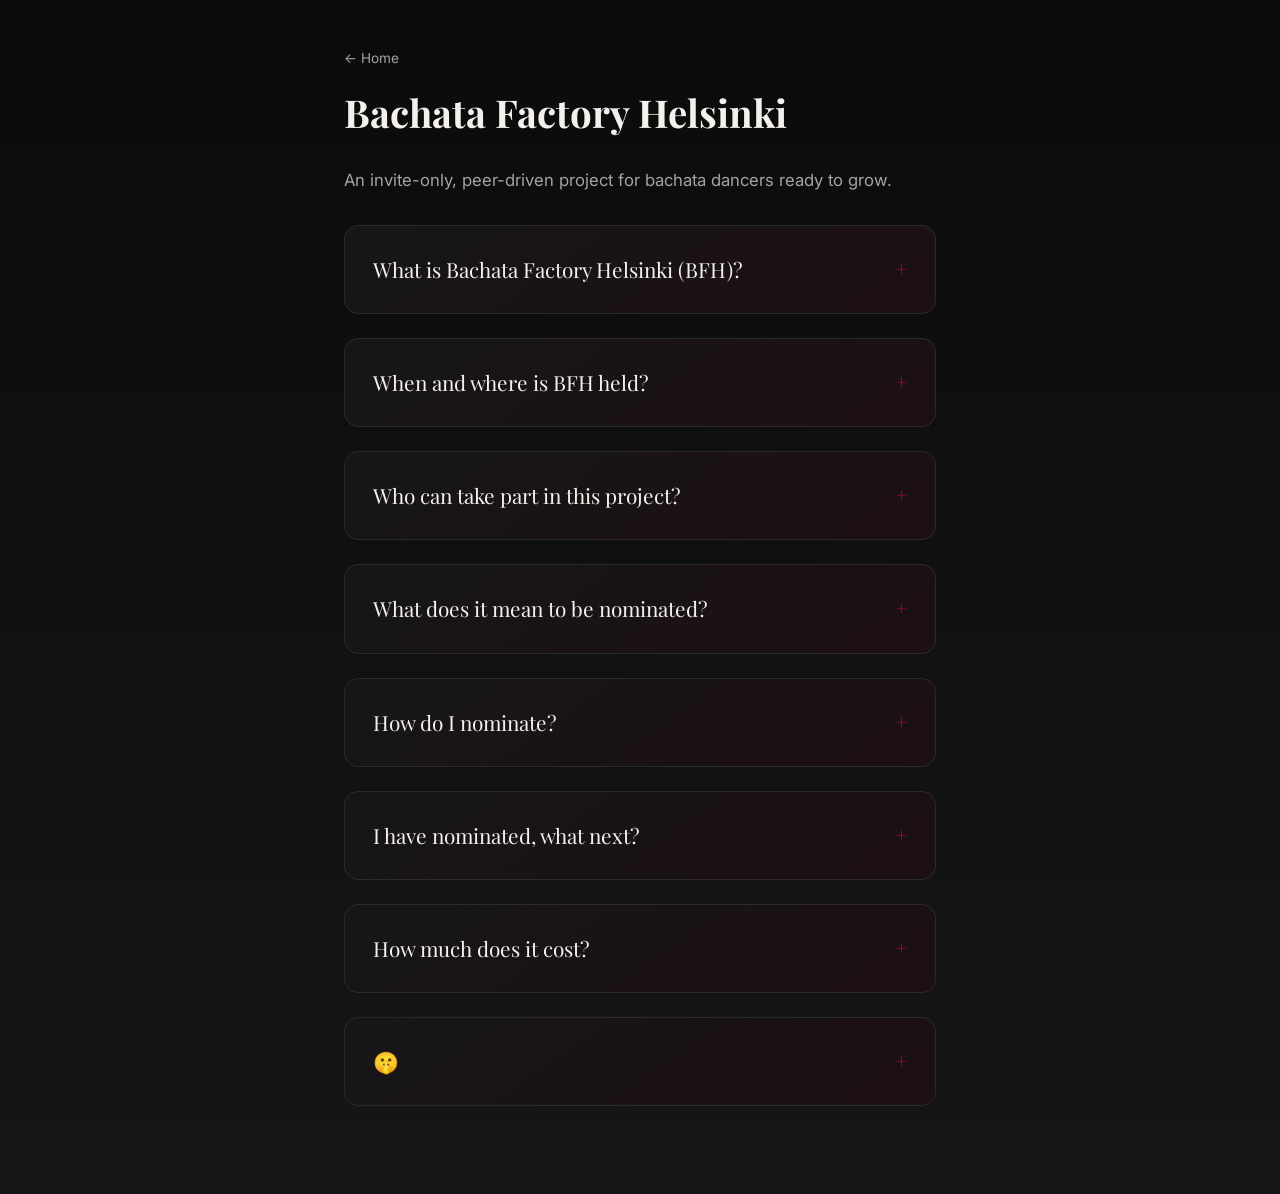
==== about.html @ 01f292c0 "Split homepage: Medusa-only landing, FAQ moved to about.html The landing page now shows only the Med" ====
<!DOCTYPE html>
<html lang="en">
<head>
  <meta charset="UTF-8" />
  <meta name="viewport" content="width=device-width, initial-scale=1.0" />
  <title>About | Bachata Factory Helsinki</title>
  <link rel="stylesheet" href="style.css" />
</head>
<body>
  <main class="page">
    <nav class="top">
      <a href="index.html">&larr; Home</a>
    </nav>
    <h1>Bachata Factory Helsinki</h1>
    <p class="tagline">An invite-only, peer-driven project for bachata dancers ready to grow.</p>

    <div class="card">
      <details>
        <summary>What is Bachata Factory Helsinki (BFH)?</summary>
        <div class="details-body">
          <p>
            BFH aims to advance bachata dancers filled with the desire to improve their dancing
            skills. Instead of attending classes, in BFH the learning comes from the participants
            themselves. Through peer teaching activities, the group helps its members with new
            points of view, constructive feedback, new dancing concepts, a focus on narrow aspects
            of the dance, challenges, and exercises.
          </p>
          <p>
            Occasionally, teachers and international artists are invited with a specific theme and
            focus, to contribute their expertise to the members&rsquo; dancing growth.
          </p>
        </div>
      </details>
    </div>

    <div class="card">
      <details>
        <summary>When and where is BFH held?</summary>
        <div class="details-body">
          <p>BFH is held weekly in Vallila. The first project will start in mid-September and finish by the end of November.</p>
        </div>
      </details>
    </div>

    <div class="card">
      <details>
        <summary>Who can take part in this project?</summary>
        <div class="details-body">
          <p>
            To improve the focus and cooperation between team members, this project is aimed at a
            restricted group of 16 to 20 dancers. Only the people who have been nominated can take
            part in BFH.
          </p>
        </div>
      </details>
    </div>

    <div class="card">
      <details>
        <summary>What does it mean to be nominated?</summary>
        <div class="details-body">
          <p>
            It means that someone with the right to nominate has suggested that you become part of
            this first project. That is a compliment! And it gives you the right to nominate other
            people yourself. You have been trusted.
          </p>
        </div>
      </details>
    </div>

    <div class="card">
      <details>
        <summary>How do I nominate?</summary>
        <div class="details-body">
          <p>
            If you are interested in the project and want to be informed about it, you can nominate
            between 5 and 10 dancers.
          </p>
          <p>
            Active bachata teachers cannot be nominated. Dancers who are routinely involved with
            dance schools and receive compensation for teaching bachata are considered teachers.
          </p>
          <p>
            To choose who you nominate, you should answer the question: &ldquo;From whom would you
            gladly receive feedback?&rdquo;
          </p>
          <p>You can use your invite link to nominate someone: open the personal invite link you received, and you&rsquo;ll find the nomination form there.</p>
        </div>
      </details>
    </div>

    <div class="card">
      <details>
        <summary>I have nominated, what next?</summary>
        <div class="details-body">
          <p>
            The nomination period lasts until the 3rd week of August 2026. After that, invites with a
            specific date, time, and location will be sent out to the nominated people. The dancers
            with the most nominations will be prioritised until all places are filled. To join the
            group, a commitment to participate is required, meaning you have to commit to being there
            every week, with at most 1-2 exceptions.
          </p>
        </div>
      </details>
    </div>

    <div class="card">
      <details>
        <summary>How much does it cost?</summary>
        <div class="details-body">
          <p>
            This first project is 100% paid for. Yes, you got it right: someone else is
            sponsoring this project, so you get all the benefits for free. More will be explained
            during the first meeting.
          </p>
        </div>
      </details>
    </div>

    <div class="card">
      <details>
        <summary>&#x1F92B;</summary>
        <div class="details-body">
          <p class="muted">
            The organisers would appreciate it if you would keep this information for yourself until
            the first meeting. Please do not share this or other links related to the project.
            &#x1F64F;
          </p>
        </div>
      </details>
    </div>
  </main>

</body>
</html>
---- style.css ----
@import url("https://fonts.googleapis.com/css2?family=Playfair+Display:wght@600;700&family=Inter:wght@400;500;600&display=swap");

/* "Midnight Passion" — velvet, candlelight, hidden doors. Red is the accent, gold is used
   sparingly for premium touches, black/charcoal carries most of the weight. */
:root {
  --bg: #0b0b0c;
  --bg-card: #161618;
  --bg-card-alt: #1d0f13;
  --red: #d4001f;
  --red-hover: #f02a3a;
  --red-deep: #7f0014;
  --burgundy: #5b0b16;
  --gold: #c8a96a;
  --gold-soft: #ddc292;
  --text: #f4f1ec;
  --text-body: #d5d1cb;
  --text-muted: #a5a3a0;
  --border: #2a2a2d;
  --danger: #f02a3a;
  --success: #7fbf8f;
  --green-light: #a8dab5;
  --green-deep: #2f9e56;
  --bright-green: #00e676;
  --blue: #3b82f6;
}

* {
  box-sizing: border-box;
}

body {
  margin: 0;
  min-height: 100vh;
  background: linear-gradient(180deg, #0b0b0c 0%, #161618 100%);
  color: var(--text-body);
  font-family: "Inter", system-ui, sans-serif;
  line-height: 1.5;
}

.page {
  max-width: 640px;
  margin: 0 auto;
  padding: 3rem 1.5rem 4rem;
}

h1,
h2 {
  font-family: "Playfair Display", serif;
  color: var(--text);
  margin-top: 0;
}

h1 {
  font-size: 2.4rem;
}

.tagline {
  color: var(--text-muted);
  font-size: 1.05rem;
  margin-bottom: 2rem;
}

.tagline--tight {
  margin-bottom: 0.75rem;
}

.countdown-box {
  display: inline-block;
  background: rgba(200, 169, 106, 0.12);
  border: 1px solid rgba(200, 169, 106, 0.35);
  border-radius: 10px;
  padding: 0.6rem 1rem;
  font-size: 0.9rem;
  color: var(--gold-soft);
  margin: 0 0 2rem;
}

.countdown-box strong {
  font-family: monospace;
  font-size: 1rem;
  color: var(--text);
}

.countdown-box.expired {
  background: rgba(240, 42, 58, 0.12);
  border-color: rgba(240, 42, 58, 0.35);
  color: var(--danger);
}

.countdown-box.done {
  background: rgba(127, 191, 143, 0.15);
  border-color: rgba(127, 191, 143, 0.35);
  color: var(--success);
}

.countdown-row {
  display: flex;
  align-items: center;
  gap: 0.5rem;
  margin: 0 0 0.75rem;
}

.countdown-admin {
  font-size: 0.85rem;
  color: var(--gold-soft);
  margin: 0;
}

.countdown-admin.expired {
  color: var(--danger);
}

.steps {
  display: grid;
  grid-template-columns: 1fr auto 1fr auto 1fr;
  align-items: center;
  gap: 0.5rem;
  margin-bottom: 1.5rem;
  text-align: center;
}

.step-arrow {
  display: flex;
  align-items: center;
  justify-content: center;
  color: var(--gold);
  opacity: 0.6;
}

.step-icon {
  display: inline-flex;
  align-items: center;
  justify-content: center;
  width: 52px;
  height: 52px;
  border-radius: 50%;
  border: 1px solid var(--gold);
  color: var(--gold);
  margin-bottom: 0.6rem;
}

.step-label {
  color: var(--text);
  font-weight: 600;
  font-size: 0.9rem;
  margin: 0 0 0.25rem;
}

.step-desc {
  color: var(--text-muted);
  font-size: 0.8rem;
  margin: 0;
}

@media (max-width: 480px) {
  .steps {
    grid-template-columns: 1fr;
    gap: 0.25rem;
  }

  .step-arrow {
    margin: -0.25rem 0 0.5rem;
  }

  .step-arrow svg {
    transform: rotate(90deg);
  }
}

.card {
  background: linear-gradient(145deg, var(--bg-card) 0%, var(--bg-card-alt) 100%);
  border: 1px solid var(--border);
  border-radius: 14px;
  padding: 1.75rem;
  margin-bottom: 1.5rem;
}

.stats-row {
  display: grid;
  grid-template-columns: repeat(3, 1fr);
  gap: 1rem;
  margin-bottom: 1rem;
  text-align: center;
}

.stats-row--4 {
  grid-template-columns: repeat(4, 1fr);
}

@media (max-width: 640px) {
  .stats-row--4 {
    grid-template-columns: repeat(2, 1fr);
  }
}

.stat-number {
  display: block;
  font-family: "Playfair Display", serif;
  font-size: 2rem;
  font-weight: 700;
  color: var(--gold);
}

.stat-label {
  display: block;
  font-size: 0.8rem;
  color: var(--text-muted);
  margin-top: 0.25rem;
}

.stat-number--countdown {
  font-family: monospace;
  font-size: 1.2rem;
}

@media (max-width: 480px) {
  .stats-row {
    grid-template-columns: 1fr;
    gap: 1rem;
  }
}

a.button,
button {
  display: inline-block;
  background: linear-gradient(135deg, var(--red), var(--red-deep));
  color: #ffffff;
  border: none;
  border-radius: 999px;
  padding: 0.7rem 1.5rem;
  font-weight: 600;
  font-size: 0.95rem;
  text-decoration: none;
  cursor: pointer;
  transition: transform 0.15s ease, background 0.15s ease;
}

a.button:hover,
button:hover {
  background: var(--red-hover);
  transform: translateY(-1px);
}

a.secondary,
button.secondary {
  background: transparent;
  color: var(--gold);
  border: 1px solid var(--gold);
}

a.secondary:hover,
button.secondary:hover {
  background: rgba(200, 169, 106, 0.12);
  color: var(--gold-soft);
}

button.danger {
  background: var(--danger);
  color: #ffffff;
}

label {
  display: block;
  font-size: 0.9rem;
  color: var(--text-muted);
  margin: 1rem 0 0.35rem;
}

input[type="text"],
input[type="email"],
textarea {
  width: 100%;
  padding: 0.65rem 0.8rem;
  border-radius: 8px;
  border: 1px solid var(--border);
  background: #0b0b0c;
  color: var(--text);
  font-size: 1rem;
  font-family: inherit;
}

textarea {
  resize: vertical;
}

input:focus,
textarea:focus {
  outline: 2px solid var(--red);
}

.muted {
  color: var(--text-muted);
  font-size: 0.9rem;
}

.badge {
  display: inline-block;
  background: linear-gradient(90deg, var(--gold), var(--red));
  color: #ffffff;
  border-radius: 999px;
  padding: 0.15rem 0.65rem;
  font-size: 0.8rem;
  font-weight: 600;
}

.qualified-badge {
  border: none;
  cursor: pointer;
  padding: 0.15rem 0.65rem !important;
  font-size: 0.8rem !important;
}

.qualified-badge.qualified-green {
  background: var(--green-deep);
}

.qualified-badge.qualified-red {
  background: var(--danger);
}

.team-toggle.in-team {
  background: var(--green-deep);
}

.nominator-list {
  list-style: none;
  padding: 0;
  margin: 0.5rem 0 0;
  font-size: 0.9rem;
  color: var(--text-muted);
}

.nominator-list li::before {
  content: "\2022  ";
}

.nominator-list li {
  display: flex;
  align-items: center;
  justify-content: space-between;
  gap: 0.5rem;
}

.edit-only {
  display: none;
}

.nominator-list.editing .edit-only {
  display: inline-flex;
}

.nominator-add-row {
  display: flex;
  align-items: center;
  gap: 0.5rem;
  margin-top: 0.35rem;
}

.nominator-add-row input[type="text"] {
  flex: 1;
}

.nominator-add-row button {
  flex-shrink: 0;
}

.name-form-row {
  display: flex;
  gap: 0.75rem;
  margin-top: 0.6rem;
}

.name-form-row input[type="text"] {
  flex: 1;
  min-width: 0;
}

@media (max-width: 480px) {
  .name-form-row {
    flex-direction: column;
  }
}

details summary {
  font-family: "Playfair Display", serif;
  color: var(--text);
  font-size: 1.3rem;
  cursor: pointer;
  list-style: none;
  position: relative;
  padding-right: 1.75rem;
}

details summary::-webkit-details-marker {
  display: none;
}

details summary::after {
  content: "+";
  position: absolute;
  right: 0;
  top: 0;
  font-size: 1.2rem;
  color: var(--red);
  transition: transform 0.15s ease;
}

details[open] summary::after {
  content: "\2212";
}

.details-body {
  margin-top: 0.9rem;
}

.details-body p:first-child {
  margin-top: 0;
}

.details-body p:last-child {
  margin-bottom: 0;
}

.counter-group {
  display: inline-flex;
  align-items: center;
  gap: 0.4rem;
}

.counter {
  display: inline-block;
  font-family: "Playfair Display", serif;
  font-size: 1.8rem;
  font-weight: 700;
  min-width: 2ch;
  text-align: center;
}

.counter-icon {
  flex-shrink: 0;
}

.counter-group.counter--pending {
  color: var(--danger);
  animation: counter-blink 1.2s ease-in-out infinite;
}

.counter-group.counter--done {
  color: var(--bright-green);
}

@keyframes counter-blink {
  0%,
  100% {
    opacity: 1;
  }
  50% {
    opacity: 0.3;
  }
}

@media (prefers-reduced-motion: reduce) {
  .counter-group.counter--pending {
    animation: none;
  }
}

.dancer-row {
  border-top: 1px solid var(--border);
  padding-top: 1rem;
  margin-top: 1rem;
}

.dancer-row:first-of-type {
  border-top: none;
  padding-top: 0;
  margin-top: 0;
}

.dancer-row-main {
  display: flex;
  align-items: center;
  gap: 0.6rem;
  flex-wrap: wrap;
}

.dancer-name {
  margin-right: auto;
  color: var(--text);
}

.status-icon {
  font-size: 1.1rem;
}

.status-toggle {
  background: none;
  border: none;
  cursor: pointer;
  line-height: 1;
  padding: 0 !important;
  font-size: 1.1rem !important;
}

.status-toggle:hover {
  background: none;
  transform: none;
}

.role-toggle {
  background: transparent !important;
  border: 1px solid var(--gold);
  color: var(--gold);
  border-radius: 999px;
  min-width: 1.8rem;
  height: 1.8rem;
  line-height: 1;
  cursor: pointer;
  font-weight: 700;
  padding: 0 0.35rem !important;
  font-size: 0.75rem !important;
}

.role-toggle:hover {
  background: rgba(200, 169, 106, 0.12) !important;
  transform: none;
}

.interested-checkbox {
  width: 1.15rem;
  height: 1.15rem;
  accent-color: var(--blue);
  cursor: pointer;
  flex-shrink: 0;
}

.dancer-row-main button {
  padding: 0.4rem 0.9rem;
  font-size: 0.85rem;
}

.icon-button {
  padding: 0.4rem 0.6rem !important;
  font-size: 1rem !important;
  line-height: 1;
}

.icon-button.danger-armed {
  background: var(--danger);
  color: #ffffff;
  border-color: var(--danger);
}

.icon-button.contact-toggle {
  display: inline-flex;
  align-items: center;
  justify-content: center;
}

.icon-button.contact-toggle.contacted {
  background: var(--green-deep);
  border-color: var(--green-deep);
  color: #ffffff;
}

.dancer-row details summary {
  font-family: inherit;
  color: var(--text-muted);
  font-size: 0.85rem;
  margin-top: 0.6rem;
}

.actions {
  display: flex;
  gap: 0.6rem;
  margin-top: 0.9rem;
}

.invite-link {
  font-family: monospace;
  font-size: 0.85rem;
  background: #0b0b0c;
  border: 1px solid rgba(200, 169, 106, 0.35);
  border-radius: 8px;
  padding: 0.4rem 0.6rem;
  word-break: break-all;
}

.notice {
  padding: 0.9rem 1rem;
  border-radius: 10px;
  font-size: 0.9rem;
}

.notice.info {
  background: rgba(200, 169, 106, 0.12);
  color: var(--gold-soft);
}

.notice.success {
  background: rgba(127, 191, 143, 0.15);
  color: var(--success);
}

.notice.error {
  background: rgba(240, 42, 58, 0.15);
  color: var(--danger);
}

nav.top {
  display: flex;
  justify-content: space-between;
  align-items: center;
  margin-bottom: 1rem;
  font-size: 0.85rem;
}

nav.top a {
  color: var(--text-muted);
  text-decoration: none;
}

nav.top a:hover {
  color: var(--red-hover);
}

.subnav-link {
  color: var(--gold);
  text-decoration: none;
  font-size: 0.9rem;
}

.subnav-link:hover {
  color: var(--gold-soft);
}

select {
  width: 100%;
  padding: 0.65rem 0.8rem;
  border-radius: 8px;
  border: 1px solid var(--border);
  background: #0b0b0c;
  color: var(--text);
  font-size: 1rem;
  font-family: inherit;
}

select:focus {
  outline: 2px solid var(--red);
}

.nominator-add-row select {
  flex: 1;
}

.friday-row {
  border-top: 1px solid var(--border);
  padding-top: 1rem;
  margin-top: 1rem;
}

.friday-row:first-of-type {
  border-top: none;
  padding-top: 0;
  margin-top: 0;
}

.friday-row summary {
  display: flex;
  align-items: center;
  flex-wrap: wrap;
  gap: 0.6rem 1rem;
  padding-right: 1.75rem;
}

.friday-date {
  font-family: "Playfair Display", serif;
  color: var(--text);
  font-size: 1.05rem;
}

.friday-count {
  font-size: 0.85rem;
  color: var(--text-muted);
}

.role-counts {
  font-size: 0.85rem;
  color: var(--gold-soft);
  margin-left: auto;
  white-space: nowrap;
}

/* ---------- Homepage hero: Medusa sphere portrait (js/hero-medusa.js) ---------- */

.hero {
  position: relative;
  height: 100vh;
  height: 100svh;
  min-height: 480px;
  overflow: hidden;
  background: var(--bg);
}

.hero-canvas {
  position: absolute;
  inset: 0;
  width: 100%;
  height: 100%;
  display: block;
}

.hero-vignette {
  position: absolute;
  inset: 0;
  pointer-events: none;
  background: radial-gradient(ellipse at 50% 42%, transparent 40%, rgba(0, 0, 0, 0.55) 100%),
    linear-gradient(180deg, transparent 80%, var(--bg) 100%);
}

.hero-loading {
  position: absolute;
  inset: 0;
  display: flex;
  align-items: center;
  justify-content: center;
  color: var(--text-muted);
  font-size: 0.85rem;
  letter-spacing: 0.08em;
  text-transform: uppercase;
  transition: opacity 0.6s ease;
  pointer-events: none;
}

.hero--ready .hero-loading,
.hero--no-webgl .hero-loading {
  opacity: 0;
}

.hero-overlay {
  position: absolute;
  inset: 0;
  display: flex;
  flex-direction: column;
  align-items: center;
  padding: max(28px, env(safe-area-inset-top, 0px)) 20px max(24px, env(safe-area-inset-bottom, 0px));
  pointer-events: none;
  text-align: center;
}

.hero-brand {
  font-size: 0.72rem;
  letter-spacing: 0.22em;
  text-transform: uppercase;
  color: var(--text-muted);
}

.hero-bottom {
  margin-top: auto;
  display: flex;
  flex-direction: column;
  align-items: center;
  gap: 1.3rem;
}

.hero-cta {
  pointer-events: auto;
  display: inline-block;
  padding: 0.7rem 1.6rem;
  border: 1px solid var(--gold);
  border-radius: 999px;
  color: var(--gold);
  text-decoration: none;
  font-size: 0.92rem;
  font-weight: 500;
  transition: background 0.2s ease, color 0.2s ease;
}

.hero-cta:hover {
  background: var(--gold);
  color: #1a1409;
}
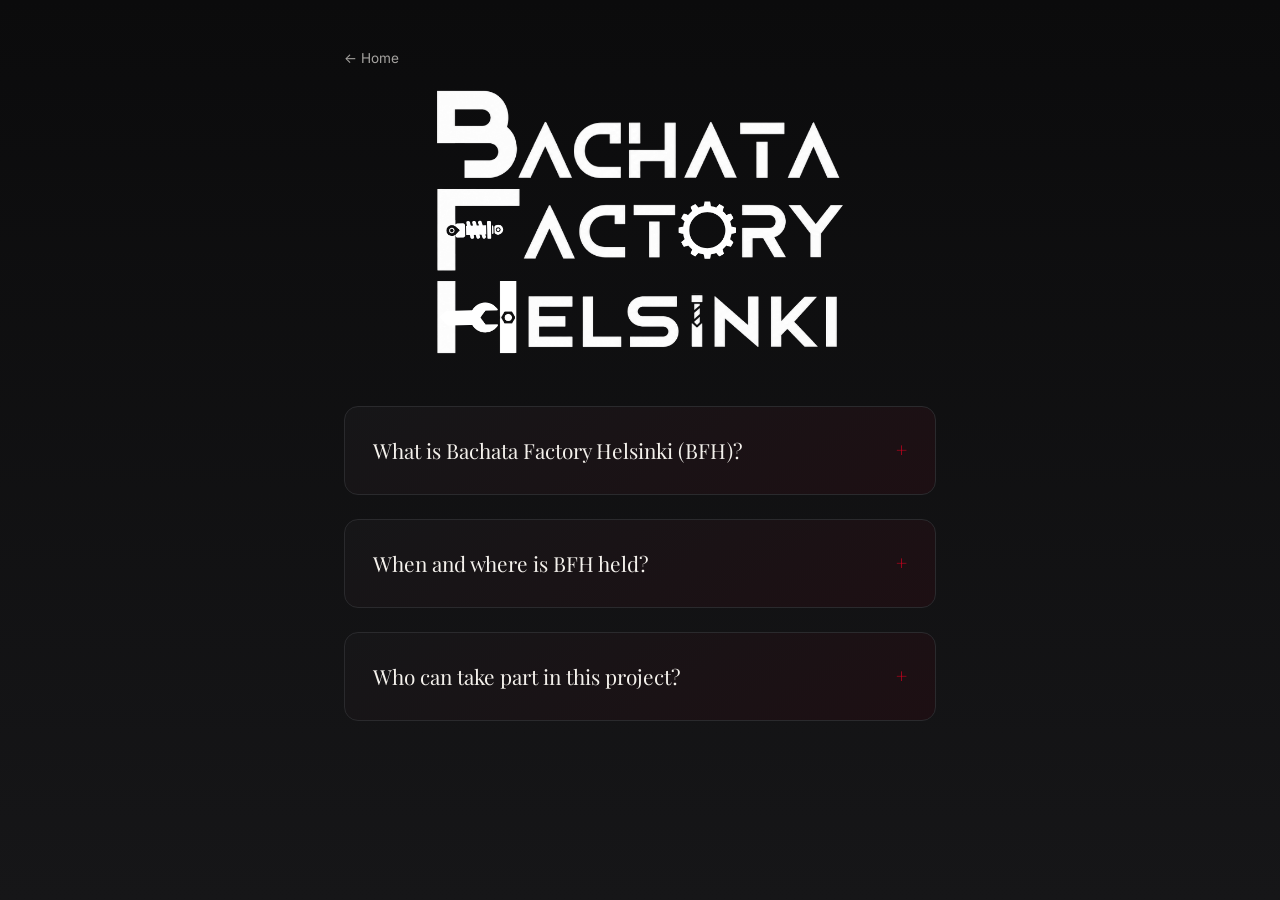
==== commit 98b95fcb: "Move full FAQ to nominationinfo.html; new about.html with logo The previous about.html (all eight no" ====
--- a/about.html
+++ b/about.html
@@ -11,8 +11,9 @@
     <nav class="top">
       <a href="index.html">&larr; Home</a>
     </nav>
-    <h1>Bachata Factory Helsinki</h1>
-    <p class="tagline">An invite-only, peer-driven project for bachata dancers ready to grow.</p>
+    <h1 class="logo-heading">
+      <img class="logo" src="images/bfh-logo.png" width="759" height="498" alt="Bachata Factory Helsinki" />
+    </h1>
 
     <div class="card">
       <details>
@@ -54,82 +55,6 @@
         </div>
       </details>
     </div>
-
-    <div class="card">
-      <details>
-        <summary>What does it mean to be nominated?</summary>
-        <div class="details-body">
-          <p>
-            It means that someone with the right to nominate has suggested that you become part of
-            this first project. That is a compliment! And it gives you the right to nominate other
-            people yourself. You have been trusted.
-          </p>
-        </div>
-      </details>
-    </div>
-
-    <div class="card">
-      <details>
-        <summary>How do I nominate?</summary>
-        <div class="details-body">
-          <p>
-            If you are interested in the project and want to be informed about it, you can nominate
-            between 5 and 10 dancers.
-          </p>
-          <p>
-            Active bachata teachers cannot be nominated. Dancers who are routinely involved with
-            dance schools and receive compensation for teaching bachata are considered teachers.
-          </p>
-          <p>
-            To choose who you nominate, you should answer the question: &ldquo;From whom would you
-            gladly receive feedback?&rdquo;
-          </p>
-          <p>You can use your invite link to nominate someone: open the personal invite link you received, and you&rsquo;ll find the nomination form there.</p>
-        </div>
-      </details>
-    </div>
-
-    <div class="card">
-      <details>
-        <summary>I have nominated, what next?</summary>
-        <div class="details-body">
-          <p>
-            The nomination period lasts until the 3rd week of August 2026. After that, invites with a
-            specific date, time, and location will be sent out to the nominated people. The dancers
-            with the most nominations will be prioritised until all places are filled. To join the
-            group, a commitment to participate is required, meaning you have to commit to being there
-            every week, with at most 1-2 exceptions.
-          </p>
-        </div>
-      </details>
-    </div>
-
-    <div class="card">
-      <details>
-        <summary>How much does it cost?</summary>
-        <div class="details-body">
-          <p>
-            This first project is 100% paid for. Yes, you got it right: someone else is
-            sponsoring this project, so you get all the benefits for free. More will be explained
-            during the first meeting.
-          </p>
-        </div>
-      </details>
-    </div>
-
-    <div class="card">
-      <details>
-        <summary>&#x1F92B;</summary>
-        <div class="details-body">
-          <p class="muted">
-            The organisers would appreciate it if you would keep this information for yourself until
-            the first meeting. Please do not share this or other links related to the project.
-            &#x1F64F;
-          </p>
-        </div>
-      </details>
-    </div>
   </main>
-
 </body>
 </html>
--- a/style.css
+++ b/style.css
@@ -755,28 +755,138 @@
   color: var(--text-muted);
 }
 
-.hero-bottom {
-  margin-top: auto;
-  display: flex;
-  flex-direction: column;
-  align-items: center;
-  gap: 1.3rem;
-}
-
-.hero-cta {
+.hero-canvas {
+  transition: opacity 1s ease;
+}
+
+.hero--gone .hero-canvas {
+  opacity: 0;
+}
+
+/* number dial: 1-10 evenly spaced on a circle around the bust (js/hero-dial.js) */
+.hero-dial {
+  --r: min(40vmin, 320px);
+  --spread: 0px; /* phones: pushes the top five numbers up and the bottom five down */
+  position: absolute;
+  left: 50%;
+  top: 50%;
+  width: 0;
+  height: 0;
+}
+
+.hero-num {
+  position: absolute;
+  left: 0;
+  top: 0;
+  width: 56px;
+  height: 56px;
+  margin: -28px 0 0 -28px;
+  padding: 0;
+  display: flex;
+  align-items: center;
+  justify-content: center;
+  border: 1px solid var(--gold);
+  border-radius: 50%;
+  background: rgba(11, 11, 12, 0.55);
+  color: var(--gold);
+  /* Inter with lining figures sits on the optical centre (Playfair's old-style
+     figures rise and drop, which made the numbers look off-centre) */
+  font-family: "Inter", system-ui, sans-serif;
+  font-size: 1.35rem;
+  font-weight: 500;
+  font-variant-numeric: lining-nums tabular-nums;
+  line-height: 1;
+  cursor: pointer;
+  opacity: 0;
+  pointer-events: none;
+  transform: translateY(calc(var(--dy, 0) * var(--spread))) rotate(var(--angle)) translateY(calc(-0.85 * var(--r))) rotate(calc(-1 * var(--angle)));
+  transition: opacity 0.6s ease, transform 0.8s cubic-bezier(0.2, 0.7, 0.2, 1),
+    background 0.2s ease, color 0.2s ease;
+  transition-delay: calc(var(--i) * 60ms), calc(var(--i) * 60ms), 0s, 0s;
+}
+
+.hero-dial.is-shown .hero-num {
+  opacity: 1;
   pointer-events: auto;
-  display: inline-block;
-  padding: 0.7rem 1.6rem;
-  border: 1px solid var(--gold);
-  border-radius: 999px;
-  color: var(--gold);
-  text-decoration: none;
-  font-size: 0.92rem;
-  font-weight: 500;
-  transition: background 0.2s ease, color 0.2s ease;
-}
-
-.hero-cta:hover {
+  transform: translateY(calc(var(--dy, 0) * var(--spread))) rotate(var(--angle)) translateY(calc(-1 * var(--r))) rotate(calc(-1 * var(--angle)));
+}
+
+.hero-num:hover,
+.hero-num:focus-visible {
+  background: rgba(200, 169, 106, 0.18);
+  outline: none;
+}
+
+.hero-num.is-hit {
   background: var(--gold);
   color: #1a1409;
 }
+
+.hero-dial.is-solved .hero-num {
+  background: var(--gold);
+  color: #1a1409;
+  transition-delay: 0s;
+}
+
+/* wrong order: numbers drift outward and fade as the bust flies apart */
+.hero-dial.is-gone .hero-num {
+  opacity: 0;
+  pointer-events: none;
+  transform: translateY(calc(var(--dy, 0) * var(--spread))) rotate(var(--angle)) translateY(calc(-1.6 * var(--r))) rotate(calc(-1 * var(--angle)));
+  transition: opacity 1.4s ease, transform 2.2s cubic-bezier(0.5, 0, 0.9, 0.4);
+  transition-delay: 0s;
+}
+
+/* first wrong press is forgiven: a short red flash instead of the exit */
+.hero-num.is-miss {
+  animation: hero-num-miss 0.7s ease;
+}
+
+@keyframes hero-num-miss {
+  0%, 100% { border-color: var(--gold); color: var(--gold); box-shadow: none; }
+  25%, 60% { border-color: var(--red-hover); color: var(--red-hover); box-shadow: 0 0 14px rgba(240, 42, 58, 0.55); }
+}
+
+.hero-prompt {
+  margin: auto 0 0;
+  font-family: "Playfair Display", serif;
+  font-style: italic;
+  font-size: clamp(1rem, 2.4vw, 1.2rem);
+  color: var(--gold-soft);
+  opacity: 0;
+  transition: opacity 0.8s ease;
+}
+
+.hero-prompt.is-shown {
+  opacity: 0.9;
+}
+
+.hero-prompt.is-gone {
+  opacity: 0;
+  transition-duration: 1.4s;
+}
+
+@media (max-width: 480px) {
+  .hero-dial {
+    --spread: 12vh;
+  }
+
+  .hero-num {
+    width: 48px;
+    height: 48px;
+    margin: -24px 0 0 -24px;
+    font-size: 1.15rem;
+  }
+}
+
+/* about page: brand logo in place of a text heading */
+.logo-heading {
+  margin: 0.5rem 0 2rem;
+  text-align: center;
+}
+
+.logo {
+  display: inline-block;
+  width: min(100%, 420px);
+  height: auto;
+}
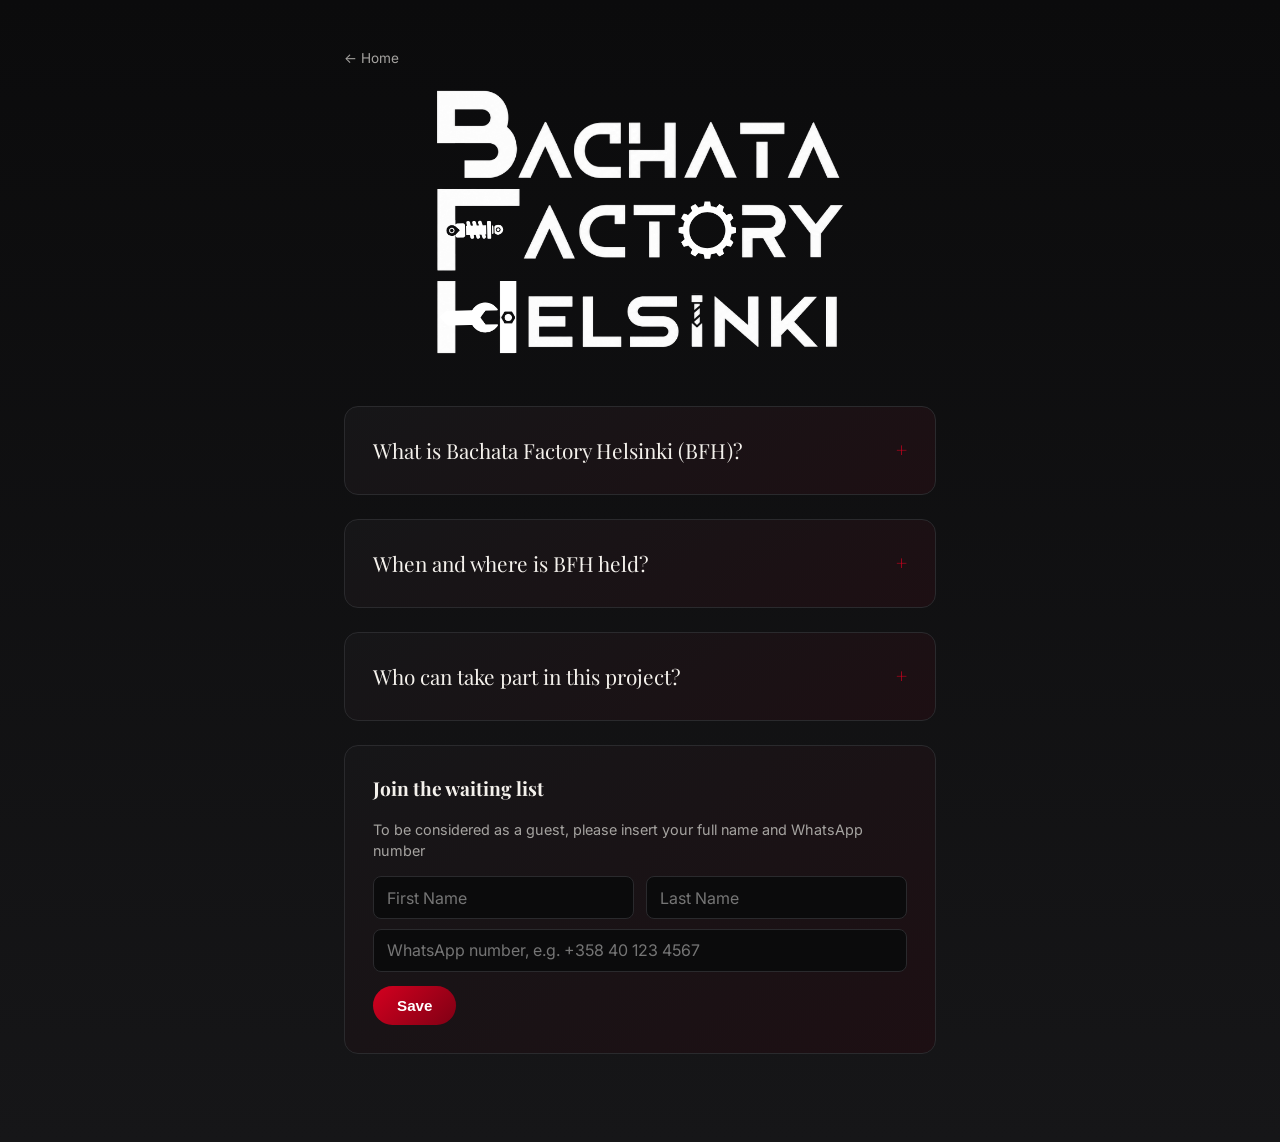
==== commit 3f508c72: "Add public waiting list: about-page sign-up, admin section and per-dancer flag - about.html: updated" ====
--- a/about.html
+++ b/about.html
@@ -38,7 +38,14 @@
       <details>
         <summary>When and where is BFH held?</summary>
         <div class="details-body">
-          <p>BFH is held weekly in Vallila. The first project will start in mid-September and finish by the end of November.</p>
+          <p>
+            BFH is held weekly, every Friday, at OddSpace Vallila. The first project starts in
+            mid-September 2026 and finishes by the end of November.
+          </p>
+          <p>
+            Depending on its success and the funds available, there will be more projects and
+            batches, and the activities will continue and possibly spread to multiple groups.
+          </p>
         </div>
       </details>
     </div>
@@ -48,13 +55,66 @@
         <summary>Who can take part in this project?</summary>
         <div class="details-body">
           <p>
-            To improve the focus and cooperation between team members, this project is aimed at a
-            restricted group of 16 to 20 dancers. Only the people who have been nominated can take
-            part in BFH.
+            In the interest of focus and cooperation between team members, this project is aimed
+            at a restricted group of 16 to 20 dancers. Only the people chosen by the organiser
+            board can take part in BFH.
+          </p>
+          <p>
+            It is possible to be invited as a guest for one-off events. Guests are chosen from the
+            waiting list: if you would like to join it, please leave your full name and WhatsApp
+            number below.
           </p>
         </div>
       </details>
     </div>
+
+    <div class="card" id="waiting-list">
+      <h2 style="font-size: 1.2rem">Join the waiting list</h2>
+      <p class="muted">To be considered as a guest, please insert your full name and WhatsApp number</p>
+      <form id="waitlist-form">
+        <div class="name-form-row">
+          <input type="text" id="wlFirstName" placeholder="First Name" aria-label="First name" autocomplete="given-name" maxlength="100" required />
+          <input type="text" id="wlLastName" placeholder="Last Name" aria-label="Last name" autocomplete="family-name" maxlength="100" required />
+        </div>
+        <div class="name-form-row">
+          <input type="tel" id="wlWhatsapp" placeholder="WhatsApp number, e.g. +358 40 123 4567" aria-label="WhatsApp number" autocomplete="tel" maxlength="40" required />
+        </div>
+        <div class="actions">
+          <button type="submit">Save</button>
+        </div>
+      </form>
+      <div id="waitlist-message"></div>
+    </div>
   </main>
+
+  <script type="module">
+    import { subscribeToWaitingList } from "./js/data.js";
+    import { escapeHtml } from "./js/util.js";
+
+    const form = document.getElementById("waitlist-form");
+    const messageEl = document.getElementById("waitlist-message");
+
+    form.addEventListener("submit", async (e) => {
+      e.preventDefault();
+      const firstName = document.getElementById("wlFirstName").value;
+      const lastName = document.getElementById("wlLastName").value;
+      const whatsapp = document.getElementById("wlWhatsapp").value;
+      const digits = whatsapp.replace(/\D/g, "");
+      if (digits.length < 6 || !/^[+\d\s()-]+$/.test(whatsapp.trim())) {
+        messageEl.innerHTML = `<div class="notice error">Please enter a valid WhatsApp number.</div>`;
+        return;
+      }
+      const submitBtn = form.querySelector("button[type=submit]");
+      submitBtn.disabled = true;
+      try {
+        await subscribeToWaitingList({ firstName, lastName, whatsapp });
+        form.remove();
+        messageEl.innerHTML = `<div class="notice success">Thank you, ${escapeHtml(firstName.trim())}! You are on the waiting list.</div>`;
+      } catch (err) {
+        messageEl.innerHTML = `<div class="notice error">Something went wrong: ${escapeHtml(err.message)}</div>`;
+        submitBtn.disabled = false;
+      }
+    });
+  </script>
 </body>
 </html>
--- a/style.css
+++ b/style.css
@@ -268,6 +268,7 @@
 
 input[type="text"],
 input[type="email"],
+input[type="tel"],
 textarea {
   width: 100%;
   padding: 0.65rem 0.8rem;
@@ -561,6 +562,24 @@
   background: var(--green-deep);
   border-color: var(--green-deep);
   color: #ffffff;
+}
+
+/* waiting-list flag on each admin dancer row: gold clipboard when subscribed */
+.icon-button.waitlist-toggle {
+  display: inline-flex;
+  align-items: center;
+  justify-content: center;
+}
+
+.icon-button.waitlist-toggle.on-waitlist {
+  background: var(--gold);
+  border-color: var(--gold);
+  color: #1a1409;
+}
+
+/* collapsible admin sections (team / waiting list / nominated) */
+.section-summary {
+  font-size: 1.2rem;
 }
 
 .dancer-row details summary {
